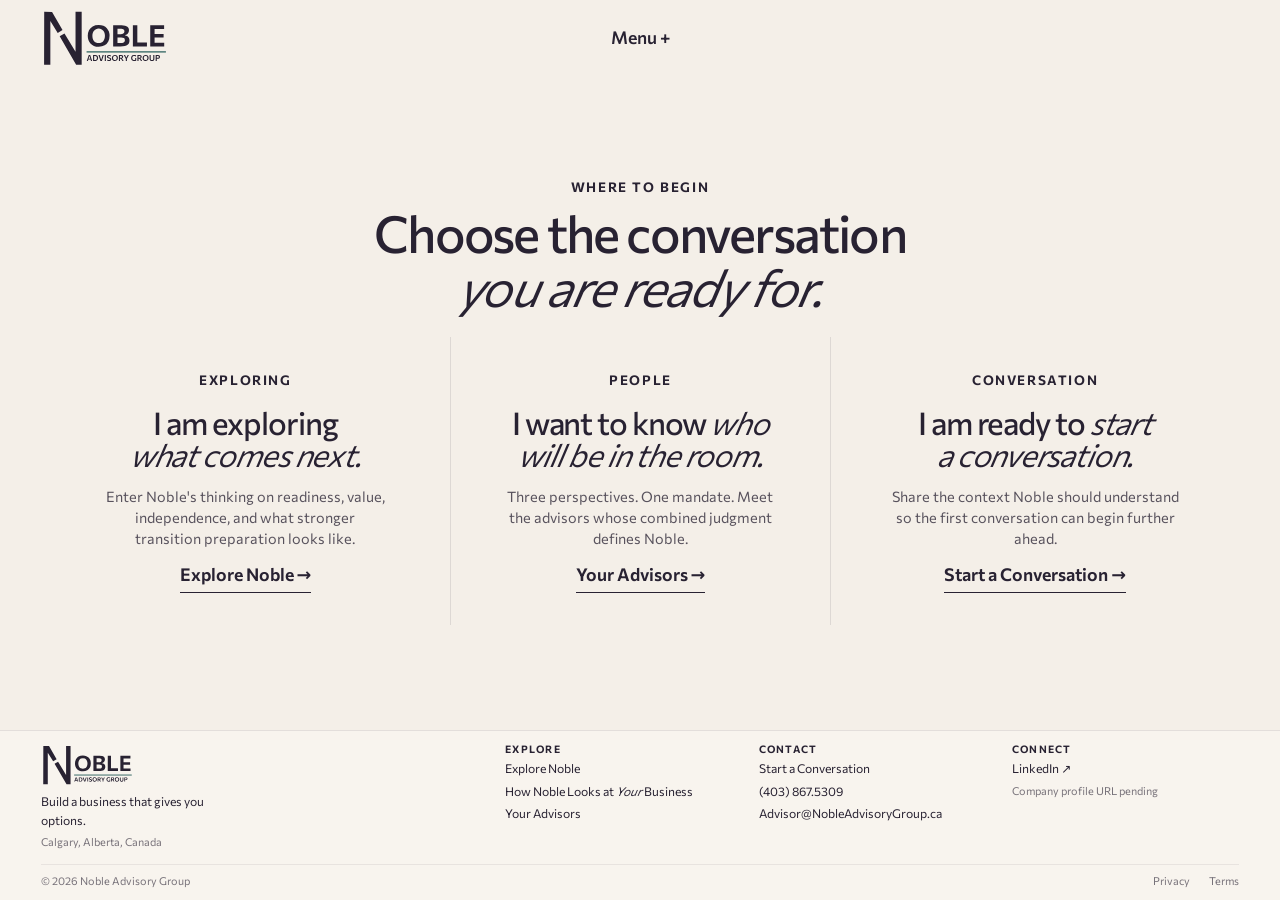
==== index.html @ 5ce40c5a "Add files via upload" ====
<!doctype html>
<html lang="en">
<head>
<meta charset="utf-8">
<meta name="viewport" content="width=device-width, initial-scale=1">
<meta name="description" content="Noble Advisory Group helps Western Canadian business owners prepare earlier, strengthen their businesses, and create more choices for whatever comes next.">
<title>Noble Advisory Group</title>
<link rel="preconnect" href="https://fonts.googleapis.com">
<link rel="preconnect" href="https://fonts.gstatic.com" crossorigin>
<link href="https://fonts.googleapis.com/css2?family=Commissioner:ital,wght@0,300..800;1,300..800&display=swap" rel="stylesheet">
<link rel="stylesheet" href="assets/css/tokens.css">
<link rel="stylesheet" href="assets/css/base.css">
<link rel="stylesheet" href="assets/css/components.css">
<link rel="stylesheet" href="assets/css/footer.css">
<link rel="stylesheet" href="assets/css/home.css">
<script src="assets/js/site.js" defer></script>
<script src="assets/js/front-door.js" defer></script>
</head>
<body class="home-page">
<a class="skip-link" href="#home-main">Skip to Noble choices</a>
<header class="site-header site-header--home">
  <a class="site-header__brand" href="index.html" aria-label="Noble Advisory Group home"><img src="assets/brand/noble-logo-primary.svg" alt="Noble Advisory Group"></a>
  <button class="site-header__menu" type="button" data-menu-open aria-controls="home-menu" aria-expanded="false">Menu +</button>
</header>

<div class="menu-drawer" id="home-menu" data-menu aria-hidden="true" role="dialog" aria-modal="true" aria-labelledby="home-menu-title">
  <button class="menu-drawer__scrim" type="button" data-menu-close aria-label="Close menu"></button>
  <div class="menu-drawer__panel">
    <header class="menu-drawer__header"><span id="home-menu-title">Menu</span><button type="button" data-menu-close>Close</button></header>
    <nav class="menu-drawer__links" aria-label="Noble destinations">
      <a href="explore/index.html#noble"><span>Explore Noble</span><span>→</span></a>
      <a href="advisors/index.html"><span>Your Advisors</span><span>→</span></a>
      <a href="contact/index.html"><span>Start a Conversation</span><span>→</span></a>
    </nav>
    <div class="menu-drawer__utility"><span>Calgary, Alberta, Canada</span><a href="https://www.linkedin.com/" target="_blank" rel="noopener noreferrer">LinkedIn ↗</a></div>
  </div>
</div>

<main id="home-main">
  <!--COMMENT: §§§ SECTION 1: FRONT DOOR DECISION INTERFACE §§§-->
  <section class="front-door" aria-labelledby="front-door-title">
    <div class="front-door__intro">
      <p class="eyebrow">Where to begin</p>
      <h1 id="front-door-title">Choose the conversation <em>you are ready for.</em></h1>
    </div>
    <div class="front-door__paths" aria-label="Choose how to engage with Noble">
      <a class="front-door__path front-door__path--explore" href="explore/index.html#noble" data-attention-path>
        <span class="front-door__gesture" aria-hidden="true"><span></span><span></span></span>
        <span class="front-door__signal">Exploring</span>
        <span class="front-door__title">I am exploring <em>what comes next.</em></span>
        <span class="front-door__description">Enter Noble's thinking on readiness, value, independence, and what stronger transition preparation looks like.</span>
        <span class="front-door__action">Explore Noble <span aria-hidden="true">→</span></span>
      </a>
      <a class="front-door__path front-door__path--people" href="advisors/index.html" data-attention-path>
        <span class="front-door__gesture" aria-hidden="true"><span></span><span></span></span>
        <span class="front-door__signal">People</span>
        <span class="front-door__title">I want to know <em>who will be in the room.</em></span>
        <span class="front-door__description">Three perspectives. One mandate. Meet the advisors whose combined judgment defines Noble.</span>
        <span class="front-door__action">Your Advisors <span aria-hidden="true">→</span></span>
      </a>
      <a class="front-door__path front-door__path--conversation" href="contact/index.html" data-attention-path>
        <span class="front-door__gesture" aria-hidden="true"><span></span><span></span></span>
        <span class="front-door__signal">Conversation</span>
        <span class="front-door__title">I am ready to <em>start a conversation.</em></span>
        <span class="front-door__description">Share the context Noble should understand so the first conversation can begin further ahead.</span>
        <span class="front-door__action">Start a Conversation <span aria-hidden="true">→</span></span>
      </a>
    </div>
  </section>
</main>
<!--COMMENT: §§§ SHARED COMPONENT: COMPACT FIRM FOOTER §§§-->
<footer class="firm-footer" data-firm-footer>
  <div class="firm-footer__inner">
    <section class="firm-footer__identity" aria-label="Noble Advisory Group">
      <div class="firm-footer__mark"><img src="assets/brand/noble-logo-primary.svg" alt="Noble Advisory Group"></div>
      <p>Build a business that gives you options.</p>
      <span>Calgary, Alberta, Canada</span>
    </section>
    <nav class="firm-footer__group" aria-label="Explore Noble">
      <h2>Explore</h2>
      <a href="explore/index.html#noble">Explore Noble</a>
      <a href="explore/index.html#business-view">How Noble Looks at <em>Your</em> Business</a>
      <a href="advisors/index.html">Your Advisors</a>
    </nav>
    <section class="firm-footer__group">
      <h2>Contact</h2>
      <a href="contact/index.html">Start a Conversation</a>
      <a href="tel:+14038675309">(403) 867.5309</a>
      <a href="mailto:Advisor@NobleAdvisoryGroup.ca">Advisor@NobleAdvisoryGroup.ca</a>
    </section>
    <section class="firm-footer__group">
      <h2>Connect</h2>
      <a href="https://www.linkedin.com/" target="_blank" rel="noopener noreferrer">LinkedIn ↗</a>
      <span>Company profile URL pending</span>
    </section>
    <div class="firm-footer__legal">
      <p>© 2026 Noble Advisory Group</p>
      <div><a href="privacy/index.html">Privacy</a><a href="terms/index.html">Terms</a></div>
    </div>
  </div>
</footer>
</body>
</html>
---- assets/css/tokens.css ----
/*COMMENT: §§§ SECTION 1: BRAND COLOR TOKENS §§§*/
/*COMMENT: [DEFINE APPROVED BRAND AND SURFACE COLORS]*/
:root {
    --color-ink-plum: #282232; /* #282232 [Ink Plum] */
    --color-smoky-aubergine: #534259; /* #534259 [Smoky Aubergine] */
    --color-warm-bone: #F4EFE8; /* #F4EFE8 [Warm Bone] */
    --color-muted-stone: #C8BFB4; /* #C8BFB4 [Muted Stone] */
    --color-patinated-teal: #4E7A76; /* #4E7A76 [Patinated Teal] */
    --color-near-black: #1F1C1F; /* #1F1C1F [Near Black] */
    --color-paper: #F8F4EE; /* #F8F4EE [Warm Paper] */
    --color-bone-soft: #EEE7DE; /* #EEE7DE [Soft Bone] */
    --color-white-soft: #FFFDF9; /* #FFFDF9 [Soft White] */

    --text-primary: var(--color-ink-plum);
    --surface-primary: var(--color-warm-bone);
    --surface-process: var(--color-near-black);
}


/*COMMENT: §§§ SECTION 2: TYPOGRAPHY TOKENS §§§*/
/*COMMENT: [DEFINE COMMISSIONER TYPE SCALE AND TEXT MEASURES]*/
:root {
    --font-sans: "Commissioner", system-ui, -apple-system, BlinkMacSystemFont, "Segoe UI", sans-serif;

    --step--1: clamp(0.78rem, 0.74rem + 0.12vw, 0.88rem);
    --step-0: clamp(1rem, 0.96rem + 0.18vw, 1.13rem);
    --step-1: clamp(1.15rem, 1.04rem + 0.46vw, 1.45rem);
    --step-2: clamp(1.42rem, 1.16rem + 0.95vw, 2rem);
    --step-3: clamp(1.9rem, 1.45rem + 1.65vw, 3rem);
    --step-4: clamp(2.6rem, 1.8rem + 3vw, 4.85rem);
    --step-5: clamp(3.4rem, 2.25rem + 4.4vw, 6.8rem);

    --measure: 64ch;
    --measure-narrow: 48ch;
}


/*COMMENT: §§§ SECTION 3: SPACING AND LAYOUT TOKENS §§§*/
/*COMMENT: [DEFINE RESPONSIVE SPACING AND FRAME DIMENSIONS]*/
:root {
    --space-1: clamp(0.4rem, 0.3rem + 0.3vw, 0.65rem);
    --space-2: clamp(0.8rem, 0.68rem + 0.45vw, 1.15rem);
    --space-3: clamp(1.25rem, 1rem + 0.8vw, 1.85rem);
    --space-4: clamp(1.8rem, 1.35rem + 1.5vw, 2.85rem);
    --space-5: clamp(2.6rem, 1.9rem + 2.4vw, 4.25rem);
    --space-6: clamp(3.5rem, 2.5rem + 3.4vw, 6rem);

    --page-gutter: clamp(1.25rem, 3.2vw, 4.25rem);
    --header-height: 4.75rem;
    --experience-nav-height: 4.25rem;
    --max-content: 92rem;
}


/*COMMENT: §§§ SECTION 4: INTERACTION TOKENS §§§*/
/*COMMENT: [DEFINE FOCUS AND MOTION BEHAVIOR]*/
:root {
    --focus-ring: 2px solid var(--color-patinated-teal);
    --ease-noble: cubic-bezier(0.2, 0.75, 0.25, 1);
    --transition-fast: 180ms var(--ease-noble);
    --transition-medium: 360ms var(--ease-noble);
}
---- assets/css/base.css ----
/*COMMENT: §§§ SECTION 1: RESET AND DOCUMENT BASELINE §§§*/
/*COMMENT: [DEFINE RESET AND DOCUMENT BASELINE STYLES]*/
*, *::before, *::after {
    box-sizing: border-box;
}

html {
    scroll-behavior: smooth;
    background: var(--color-warm-bone);
}

body {
    margin: 0;
    color: var(--text-primary);
    background: var(--surface-primary);
    font-family: var(--font-sans);
    font-size: var(--step-0);
    line-height: 1.58;
    -webkit-font-smoothing: antialiased;
}

img, svg {
    display: block;
    max-width: 100%;
}

a {
    color: inherit;
    text-decoration: none;
}

button, input, textarea, select {
    font: inherit;
}

button {
    color: inherit;
}

p, h1, h2, h3, blockquote {
    margin: 0;
}

ul {
    margin: 0;
    padding: 0;
}

/*COMMENT: §§§ SECTION 2: TYPE ROLES §§§*/
/*COMMENT: [DEFINE TYPE ROLES STYLES]*/
h1, h2, h3 {
    font-weight: 480;
    line-height: 1.04;
    letter-spacing: -0.035em;
    text-wrap: balance;
}

h1 {
    font-size: var(--step-4);
}

h2 {
    font-size: var(--step-2);
}

h3 {
    font-size: var(--step-1);
}

em {
    font-style: italic;
    font-variation-settings: "slnt" -10;
    font-weight: 380;
}

.intro {
    max-width: var(--measure);
    font-size: var(--step-1);
    line-height: 1.48;
    text-wrap: pretty;
}

.eyebrow, .micro-label {
    font-size: var(--step--1);
    font-weight: 650;
    letter-spacing: 0.12em;
    text-transform: uppercase;
}

.micro-label {
    color: var(--color-patinated-teal);
}

/*COMMENT: §§§ SECTION 3: ACCESSIBILITY AND SHARED INTERACTION §§§*/
/*COMMENT: [DEFINE ACCESSIBILITY AND SHARED INTERACTION STYLES]*/
:focus-visible {
    outline: var(--focus-ring);
    outline-offset: 4px;
}

.skip-link {
    position: fixed;
    z-index: 999;
    top: 0.5rem;
    left: 0.5rem;
    transform: translateY(-150%);
    padding: 0.65rem 0.9rem;
    background: var(--color-near-black);
    color: var(--color-white-soft);
}

.skip-link:focus {
    transform: translateY(0);
}

.visually-hidden {
    position: absolute !important;
    width: 1px !important;
    height: 1px !important;
    padding: 0 !important;
    margin: -1px !important;
    overflow: hidden !important;
    clip: rect(0,0,0,0) !important;
    white-space: nowrap !important;
    border: 0 !important;
}

/*COMMENT: §§§ SECTION 4: GLOBAL HEADER §§§*/
/*COMMENT: [DEFINE GLOBAL HEADER STYLES]*/
.site-header {
    position: relative;
    z-index: 80;
    display: grid;
    grid-template-columns: 1fr auto 1fr;
    align-items: center;
    min-height: var(--header-height);
    padding: 0 var(--page-gutter);
    background: var(--color-warm-bone);
    border-bottom: 1px solid rgba(40,34,50,0.08);
}

.site-header__brand {
    width: clamp(7rem, 10vw, 9.5rem);
    justify-self: start;
}

.site-header__context {
    justify-self: center;
    font-size: var(--step--1);
    font-weight: 620;
    letter-spacing: 0.1em;
    text-transform: uppercase;
}

.site-header__menu, .site-header__quiet-link {
    justify-self: end;
    border: 0;
    background: transparent;
    padding: 0.7rem 0;
    cursor: pointer;
    font-weight: 560;
}

.text-action {
    display: inline-flex;
    align-items: center;
    gap: 0.55rem;
    font-weight: 600;
    border-bottom: 1px solid currentColor;
    padding-bottom: 0.18rem;
}

.text-action--light {
    color: var(--color-warm-bone);
}

@media (max-width: 720px) {
    .site-header {
        grid-template-columns: 1fr auto;
    }

    .site-header__context {
        display: none;
    }

}

@media (prefers-reduced-motion: reduce) {
    *, *::before, *::after {
        scroll-behavior: auto !important;
        transition-duration: 0.01ms !important;
        animation-duration: 0.01ms !important;
        animation-iteration-count: 1 !important;
    }

}
---- assets/css/components.css ----
/*COMMENT: §§§ SECTION 1: DRAWER MENU §§§*/
/*COMMENT: [DEFINE DRAWER MENU STYLES]*/
.menu-drawer {
    position: fixed;
    z-index: 160;
    inset: 0;
    visibility: hidden;
    pointer-events: none;
}

.menu-drawer[aria-hidden="false"] {
    visibility: visible;
    pointer-events: auto;
}

.menu-drawer__scrim {
    position: absolute;
    inset: 0;
    border: 0;
    background: rgba(31,28,31,0.42);
    opacity: 0;
    transition: opacity var(--transition-medium);
}

.menu-drawer[aria-hidden="false"] .menu-drawer__scrim {
    opacity: 1;
}

.menu-drawer__panel {
    position: absolute;
    inset: 0 0 0 auto;
    width: min(34rem, 92vw);
    background: var(--color-ink-plum);
    color: var(--color-warm-bone);
    padding: var(--space-3) var(--space-4);
    transform: translateX(100%);
    transition: transform var(--transition-medium);
    display: flex;
    flex-direction: column;
}

.menu-drawer[aria-hidden="false"] .menu-drawer__panel {
    transform: translateX(0);
}

.menu-drawer__header {
    display: flex;
    justify-content: space-between;
    align-items: center;
    padding-bottom: var(--space-4);
    font-size: var(--step--1);
    letter-spacing: 0.1em;
    text-transform: uppercase;
}

.menu-drawer__header button {
    border: 0;
    background: none;
    color: inherit;
    cursor: pointer;
}

.menu-drawer__links {
    display: grid;
    gap: 0;
}

.menu-drawer__links a {
    display: flex;
    justify-content: space-between;
    gap: 1rem;
    align-items: baseline;
    padding: 1rem 0;
    border-top: 1px solid rgba(244,239,232,0.18);
    font-size: var(--step-2);
    line-height: 1.18;
}

.menu-drawer__links a:last-child {
    border-bottom: 1px solid rgba(244,239,232,0.18);
}

.menu-drawer__utility {
    margin-top: auto;
    display: flex;
    flex-wrap: wrap;
    gap: 0.75rem 1.5rem;
    font-size: var(--step--1);
    opacity: 0.78;
}

body.has-open-menu {
    overflow: hidden;
}
---- assets/css/footer.css ----
/*COMMENT: §§§ SECTION 1: COMPACT INSTITUTIONAL FOOTER §§§*/
/*COMMENT: [DEFINE COMPACT INSTITUTIONAL FOOTER STYLES]*/
.firm-footer {
    background: var(--color-paper);
    color: var(--color-ink-plum);
    border-top: 1px solid rgba(40,34,50,0.1);
}

.firm-footer__inner {
    max-width: var(--max-content);
    margin: 0 auto;
    padding: clamp(2rem, 4vh, 3.25rem) var(--page-gutter) clamp(1.15rem, 2.5vh, 2rem);
    display: grid;
    grid-template-columns: minmax(13rem, 1.35fr) repeat(3, minmax(9rem, 0.7fr));
    gap: var(--space-4);
}

.firm-footer__identity {
    display: grid;
    align-content: start;
    gap: 0.45rem;
}

.firm-footer__mark {
    width: 7.5rem;
    margin-bottom: 0.45rem;
}

.firm-footer__identity p {
    max-width: 26ch;
    font-size: 0.98rem;
}

.firm-footer__identity span, .firm-footer__group span {
    font-size: 0.78rem;
    color: rgba(40,34,50,0.62);
}

.firm-footer__group {
    display: grid;
    align-content: start;
    gap: 0.35rem;
    font-size: 0.9rem;
}

.firm-footer__group h2 {
    font-size: 0.72rem;
    font-weight: 650;
    letter-spacing: 0.12em;
    text-transform: uppercase;
    margin-bottom: 0.35rem;
}

.firm-footer__group a:hover {
    text-decoration: underline;
    text-underline-offset: 0.2em;
}

.firm-footer__legal {
    grid-column: 1 / -1;
    display: flex;
    justify-content: space-between;
    gap: 1rem;
    padding-top: 1rem;
    border-top: 1px solid rgba(40,34,50,0.08);
    font-size: 0.75rem;
    color: rgba(40,34,50,0.62);
}

.firm-footer__legal div {
    display: flex;
    gap: 1.2rem;
}

@media (max-width: 900px) {
    .firm-footer__inner {
        grid-template-columns: 1.35fr 1fr 1fr;
    }

    .firm-footer__identity {
        grid-column: 1 / -1;
    }

}

@media (max-width: 620px) {
    .firm-footer__inner {
        grid-template-columns: 1fr 1fr;
        gap: var(--space-3);
    }

    .firm-footer__group:last-of-type {
        grid-column: 1 / -1;
    }

    .firm-footer__legal {
        align-items: flex-start;
    }

}

/*COMMENT: §§§ SECTION 2: FRONT DOOR FOOTER FIT §§§*/
/*COMMENT: [COMPRESS THE FOOTER ONLY WHERE THE FRONT DOOR MUST FIT THE VIEWPORT]*/
@media (min-width: 901px) and (min-height: 700px) {
    .home-page .firm-footer__inner {
        padding-top: 0.8rem;
        padding-bottom: 0.65rem;
        gap: 0.85rem var(--space-3);
    }

    .home-page .firm-footer__mark {
        width: 5.8rem;
        margin-bottom: 0.2rem;
    }

    .home-page .firm-footer__identity {
        gap: 0.18rem;
    }

    .home-page .firm-footer__identity p,
    .home-page .firm-footer__group {
        font-size: 0.76rem;
    }

    .home-page .firm-footer__identity span,
    .home-page .firm-footer__group span {
        font-size: 0.68rem;
    }

    .home-page .firm-footer__group {
        gap: 0.18rem;
    }

    .home-page .firm-footer__group h2 {
        margin-bottom: 0.12rem;
        font-size: 0.65rem;
    }

    .home-page .firm-footer__legal {
        padding-top: 0.45rem;
        font-size: 0.68rem;
    }
}

/*COMMENT: [ALLOW LONG CONTACT VALUES TO WRAP WITHOUT BREAKING FOOTER COLUMNS]*/
.firm-footer__group a {
    overflow-wrap: anywhere;
}
---- assets/css/home.css ----
/*COMMENT: §§§ SECTION 1: HOME FRAME §§§*/
/*COMMENT: [DEFINE FRONT DOOR AS A COMPLETE DESKTOP VIEWPORT EXPERIENCE]*/
.home-page {
    min-height: 100vh;
    background: var(--color-warm-bone);
}

.site-header--home {
    position: relative;
    border-bottom: 0;
}

.home-page > main {
    min-height: 0;
}

.front-door {
    display: grid;
    align-content: center;
    max-width: var(--max-content);
    margin: 0 auto;
    padding: clamp(1rem, 2.4vh, 2rem) var(--page-gutter) clamp(1.25rem, 3vh, 2.5rem);
}

.front-door__intro {
    max-width: 48rem;
    margin: 0 auto clamp(1.25rem, 2.7vh, 2.4rem);
    text-align: center;
}

.front-door__intro h1 {
    margin-top: 0.6rem;
    font-size: clamp(2.1rem, 4vw, 4.55rem);
}

.front-door__paths {
    display: grid;
    grid-template-columns: 1fr 0.93fr 1fr;
    align-items: stretch;
    min-height: clamp(16rem, 32vh, 22rem);
}

/*COMMENT: §§§ SECTION 2: FRONT DOOR PATHS §§§*/
/*COMMENT: [DEFINE THREE EQUAL-STATUS ENTRY CHOICES]*/
.front-door__path {
    position: relative;
    isolation: isolate;
    overflow: hidden;
    display: grid;
    grid-template-rows: auto 1fr auto auto;
    align-content: center;
    justify-items: center;
    gap: 0.75rem;
    padding: clamp(1.1rem, 2.5vw, 2.75rem);
    color: var(--color-ink-plum);
    text-align: center;
    transition:
        color var(--transition-medium),
        background var(--transition-medium);
}

.front-door__path + .front-door__path {
    border-left: 1px solid rgba(40, 34, 50, 0.11);
}

.front-door__path.is-attended,
.front-door__path:focus-visible {
    z-index: 2;
    background: var(--color-smoky-aubergine);
    color: var(--color-warm-bone);
}

.front-door__signal {
    align-self: start;
    font-size: var(--step--1);
    font-weight: 650;
    letter-spacing: 0.12em;
    text-transform: uppercase;
}

.front-door__title {
    align-self: center;
    max-width: 14ch;
    font-size: clamp(1.65rem, 2.45vw, 2.8rem);
    font-weight: 470;
    line-height: 1.04;
    letter-spacing: -0.035em;
    text-wrap: balance;
}

.front-door__description {
    max-width: 32ch;
    font-size: 0.9rem;
    line-height: 1.46;
    opacity: 0.76;
}

.front-door__action {
    padding-bottom: 0.18rem;
    border-bottom: 1px solid currentColor;
    font-weight: 620;
}

/*COMMENT: §§§ SECTION 3: ATTENTION GEOMETRY §§§*/
/*COMMENT: [ALLOW COLOR AND GEOMETRY TO RESPOND WITHOUT MOVING COPY]*/
.front-door__gesture {
    position: absolute;
    inset: 0;
    z-index: -1;
    opacity: 0;
    pointer-events: none;
    transition: opacity var(--transition-medium);
}

.front-door__path.is-attended .front-door__gesture,
.front-door__path:focus-visible .front-door__gesture {
    opacity: 0.34;
}

.front-door__path--explore .front-door__gesture::before,
.front-door__path--explore .front-door__gesture::after {
    content: "";
    position: absolute;
    top: 34%;
    width: 46%;
    height: 1px;
    background: var(--color-warm-bone);
}

.front-door__path--explore .front-door__gesture::before {
    left: -8%;
    transform: rotate(-8deg);
    transform-origin: right;
}

.front-door__path--explore .front-door__gesture::after {
    right: -8%;
    transform: rotate(8deg);
    transform-origin: left;
}

.front-door__path--people .front-door__gesture::before {
    content: "";
    position: absolute;
    left: 50%;
    top: 50%;
    width: min(23rem, 88%);
    aspect-ratio: 1;
    border: 1px solid var(--color-warm-bone);
    border-radius: 50%;
    transform: translate(-50%, -50%);
    clip-path: polygon(0 0, 100% 0, 100% 42%, 58% 42%, 58% 100%, 0 100%);
}

.front-door__path--conversation .front-door__gesture::before,
.front-door__path--conversation .front-door__gesture::after {
    content: "";
    position: absolute;
    top: 50%;
    width: 48%;
    height: 1px;
    background: var(--color-warm-bone);
}

.front-door__path--conversation .front-door__gesture::before {
    left: -8%;
    transform: rotate(8deg);
}

.front-door__path--conversation .front-door__gesture::after {
    right: -8%;
    transform: rotate(-8deg);
}

/*COMMENT: §§§ SECTION 4: DESKTOP VIEWPORT FIT §§§*/
/*COMMENT: [FIT HEADER, DECISION INTERFACE, AND FOOTER WITHOUT EMPTY SCROLL]*/
@media (min-width: 901px) and (min-height: 700px) {
    .home-page {
        height: 100dvh;
        overflow: hidden;
        display: grid;
        grid-template-rows: auto minmax(0, 1fr) auto;
    }

    .home-page > main {
        display: grid;
        min-height: 0;
    }

    .front-door {
        width: 100%;
        min-height: 0;
        height: 100%;
    }
}

@media (min-width: 901px) and (max-height: 820px) {
    .front-door {
        padding-top: 0.65rem;
        padding-bottom: 0.8rem;
    }

    .front-door__intro {
        margin-bottom: 1rem;
    }

    .front-door__intro h1 {
        font-size: clamp(2rem, 3.5vw, 3.65rem);
    }

    .front-door__paths {
        min-height: 14.75rem;
    }

    .front-door__path {
        gap: 0.58rem;
        padding-block: 0.85rem;
    }

    .front-door__title {
        font-size: clamp(1.55rem, 2.2vw, 2.35rem);
    }

    .front-door__description {
        font-size: 0.84rem;
        line-height: 1.4;
    }
}

/*COMMENT: §§§ SECTION 5: RESPONSIVE STACKED FRONT DOOR §§§*/
@media (max-width: 900px) {
    .front-door {
        align-content: start;
        padding-top: var(--space-5);
    }

    .front-door__paths {
        grid-template-columns: 1fr;
        min-height: 0;
    }

    .front-door__path {
        min-height: 19rem;
    }

    .front-door__path + .front-door__path {
        border-left: 0;
        border-top: 1px solid rgba(40, 34, 50, 0.11);
    }
}

@media (hover: none) {
    .front-door__path:active {
        background: var(--color-smoky-aubergine);
        color: var(--color-warm-bone);
    }
}
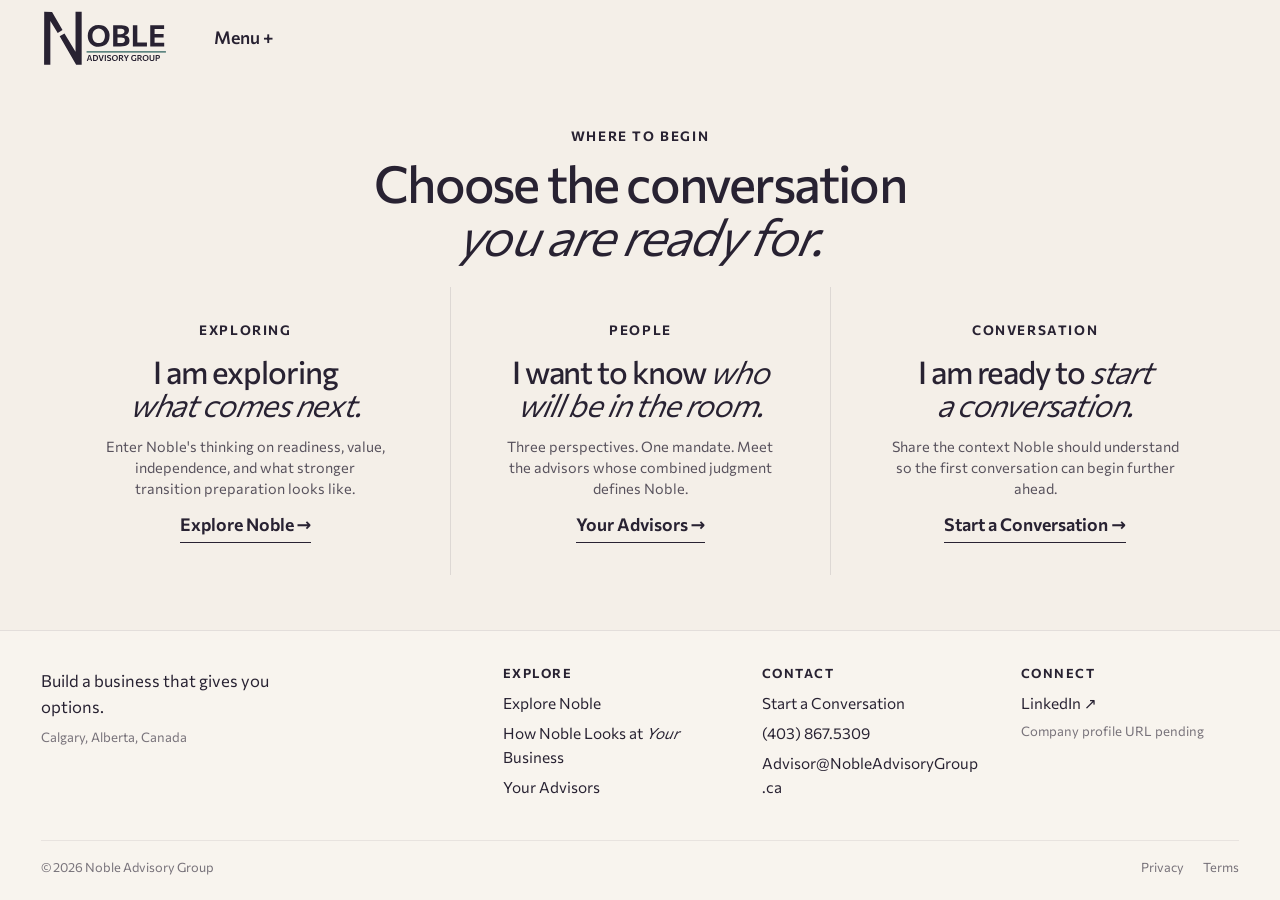
==== commit e2904124: "Add files via upload" ====
--- a/index.html
+++ b/index.html
@@ -72,7 +72,6 @@
 <footer class="firm-footer" data-firm-footer>
   <div class="firm-footer__inner">
     <section class="firm-footer__identity" aria-label="Noble Advisory Group">
-      <div class="firm-footer__mark"><img src="assets/brand/noble-logo-primary.svg" alt="Noble Advisory Group"></div>
       <p>Build a business that gives you options.</p>
       <span>Calgary, Alberta, Canada</span>
     </section>
--- a/assets/css/base.css
+++ b/assets/css/base.css
@@ -183,6 +183,19 @@
         display: none;
     }
 
+    .site-header__menu,
+    .site-header__quiet-link {
+        min-height: 3rem;
+        display: inline-flex;
+        align-items: center;
+    }
+
+    .site-header__brand {
+        min-height: 3rem;
+        display: inline-flex;
+        align-items: center;
+    }
+
 }
 
 @media (prefers-reduced-motion: reduce) {
--- a/assets/css/components.css
+++ b/assets/css/components.css
@@ -92,3 +92,25 @@
 body.has-open-menu {
     overflow: hidden;
 }
+
+
+/*COMMENT: [SURFACE ACTIVE CHAPTER STATE INSIDE THE DRAWER]*/
+.menu-drawer__links a[aria-current="step"] {
+    color: var(--color-white-soft);
+}
+
+.menu-drawer__links a[aria-current="step"] > span:last-child {
+    color: var(--color-patinated-teal);
+}
+
+@media (max-width: 720px) {
+    .menu-drawer__header button {
+        min-height: 3rem;
+        min-width: 3rem;
+    }
+
+    .menu-drawer__links a {
+        min-height: 3.25rem;
+        align-items: center;
+    }
+}
--- a/assets/css/footer.css
+++ b/assets/css/footer.css
@@ -21,18 +21,14 @@
     gap: 0.45rem;
 }
 
-.firm-footer__mark {
-    width: 7.5rem;
-    margin-bottom: 0.45rem;
-}
 
 .firm-footer__identity p {
     max-width: 26ch;
-    font-size: 0.98rem;
+    font-size: 1.04rem;
 }
 
 .firm-footer__identity span, .firm-footer__group span {
-    font-size: 0.78rem;
+    font-size: 0.82rem;
     color: rgba(40,34,50,0.62);
 }
 
@@ -40,11 +36,11 @@
     display: grid;
     align-content: start;
     gap: 0.35rem;
-    font-size: 0.9rem;
+    font-size: 0.96rem;
 }
 
 .firm-footer__group h2 {
-    font-size: 0.72rem;
+    font-size: 0.8rem;
     font-weight: 650;
     letter-spacing: 0.12em;
     text-transform: uppercase;
@@ -63,7 +59,7 @@
     gap: 1rem;
     padding-top: 1rem;
     border-top: 1px solid rgba(40,34,50,0.08);
-    font-size: 0.75rem;
+    font-size: 0.8rem;
     color: rgba(40,34,50,0.62);
 }
 
@@ -99,49 +95,6 @@
 
 }
 
-/*COMMENT: §§§ SECTION 2: FRONT DOOR FOOTER FIT §§§*/
-/*COMMENT: [COMPRESS THE FOOTER ONLY WHERE THE FRONT DOOR MUST FIT THE VIEWPORT]*/
-@media (min-width: 901px) and (min-height: 700px) {
-    .home-page .firm-footer__inner {
-        padding-top: 0.8rem;
-        padding-bottom: 0.65rem;
-        gap: 0.85rem var(--space-3);
-    }
-
-    .home-page .firm-footer__mark {
-        width: 5.8rem;
-        margin-bottom: 0.2rem;
-    }
-
-    .home-page .firm-footer__identity {
-        gap: 0.18rem;
-    }
-
-    .home-page .firm-footer__identity p,
-    .home-page .firm-footer__group {
-        font-size: 0.76rem;
-    }
-
-    .home-page .firm-footer__identity span,
-    .home-page .firm-footer__group span {
-        font-size: 0.68rem;
-    }
-
-    .home-page .firm-footer__group {
-        gap: 0.18rem;
-    }
-
-    .home-page .firm-footer__group h2 {
-        margin-bottom: 0.12rem;
-        font-size: 0.65rem;
-    }
-
-    .home-page .firm-footer__legal {
-        padding-top: 0.45rem;
-        font-size: 0.68rem;
-    }
-}
-
 /*COMMENT: [ALLOW LONG CONTACT VALUES TO WRAP WITHOUT BREAKING FOOTER COLUMNS]*/
 .firm-footer__group a {
     overflow-wrap: anywhere;
--- a/assets/css/home.css
+++ b/assets/css/home.css
@@ -8,6 +8,19 @@
 .site-header--home {
     position: relative;
     border-bottom: 0;
+    grid-template-columns: auto auto 1fr;
+    column-gap: clamp(1.8rem, 3.5vw, 4rem);
+}
+
+.site-header--home .site-header__menu {
+    justify-self: start;
+}
+
+@media (max-width: 720px) {
+    .site-header--home {
+        grid-template-columns: auto auto 1fr;
+        column-gap: clamp(1.2rem, 5vw, 2rem);
+    }
 }
 
 .home-page > main {
@@ -227,30 +240,119 @@
     }
 }
 
-/*COMMENT: §§§ SECTION 5: RESPONSIVE STACKED FRONT DOOR §§§*/
+/*COMMENT: §§§ SECTION 5: RESPONSIVE COMPACT FRONT DOOR §§§*/
+/*COMMENT: [KEEP THE THREE DECISIONS RELATED WITHOUT TURNING THEM INTO TALL MOBILE CARDS]*/
 @media (max-width: 900px) {
     .front-door {
         align-content: start;
-        padding-top: var(--space-5);
+        padding-top: var(--space-4);
+        padding-bottom: var(--space-4);
+    }
+
+    .front-door__intro {
+        max-width: 42rem;
+        margin-bottom: var(--space-3);
+    }
+
+    .front-door__intro h1 {
+        font-size: clamp(2.1rem, 7vw, 3.7rem);
     }
 
     .front-door__paths {
         grid-template-columns: 1fr;
         min-height: 0;
+        border-top: 1px solid rgba(40, 34, 50, 0.11);
     }
 
     .front-door__path {
-        min-height: 19rem;
+        min-height: 0;
+        grid-template-columns: minmax(5.2rem, 0.38fr) minmax(0, 1.62fr) auto;
+        grid-template-rows: auto auto;
+        align-items: center;
+        justify-items: stretch;
+        gap: 0.35rem 1.1rem;
+        padding: clamp(1.15rem, 3vw, 1.65rem) 0.25rem;
+        text-align: left;
     }
 
     .front-door__path + .front-door__path {
         border-left: 0;
         border-top: 1px solid rgba(40, 34, 50, 0.11);
     }
+
+    .front-door__signal {
+        grid-column: 1;
+        grid-row: 1 / 3;
+        align-self: start;
+        padding-top: 0.2rem;
+    }
+
+    .front-door__title {
+        grid-column: 2;
+        grid-row: 1;
+        align-self: end;
+        max-width: 24ch;
+        font-size: clamp(1.45rem, 4vw, 2rem);
+    }
+
+    .front-door__description {
+        grid-column: 2;
+        grid-row: 2;
+        max-width: 52ch;
+    }
+
+    .front-door__action {
+        grid-column: 3;
+        grid-row: 1 / 3;
+        align-self: center;
+        white-space: nowrap;
+    }
+
+    .front-door__gesture {
+        display: none;
+    }
+}
+
+@media (max-width: 600px) {
+    .front-door__intro {
+        text-align: left;
+    }
+
+    .front-door__path {
+        grid-template-columns: 1fr auto;
+        grid-template-rows: auto auto auto;
+        gap: 0.45rem 1rem;
+        padding: 1.2rem 0;
+    }
+
+    .front-door__signal {
+        grid-column: 1 / -1;
+        grid-row: 1;
+        padding-top: 0;
+    }
+
+    .front-door__title {
+        grid-column: 1;
+        grid-row: 2;
+        font-size: clamp(1.4rem, 6vw, 1.8rem);
+    }
+
+    .front-door__description {
+        grid-column: 1;
+        grid-row: 3;
+        padding-right: 0.5rem;
+    }
+
+    .front-door__action {
+        grid-column: 2;
+        grid-row: 2 / 4;
+        font-size: 0.86rem;
+    }
 }
 
 @media (hover: none) {
-    .front-door__path:active {
+    .front-door__path:active,
+    .front-door__path:focus-visible {
         background: var(--color-smoky-aubergine);
         color: var(--color-warm-bone);
     }
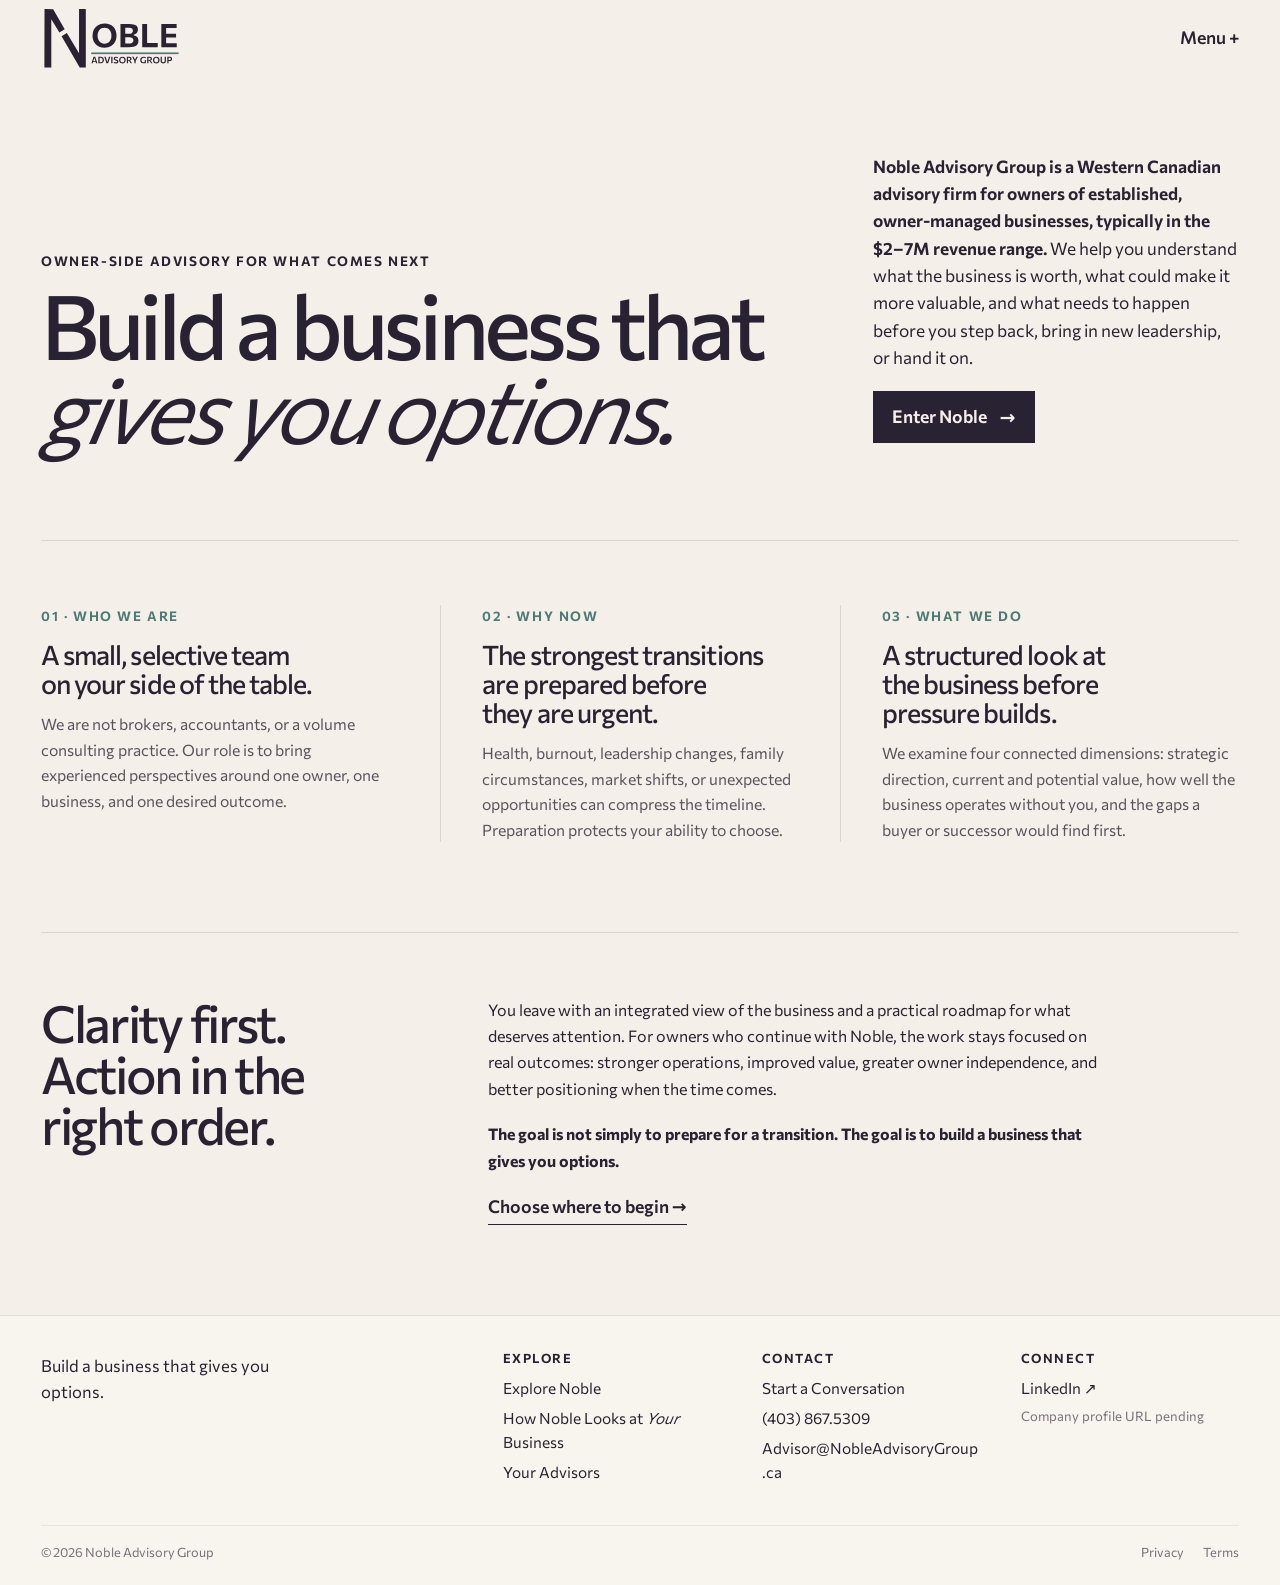
==== commit 0c271909: "Add files via upload" ====
--- a/index.html
+++ b/index.html
@@ -3,8 +3,8 @@
 <head>
 <meta charset="utf-8">
 <meta name="viewport" content="width=device-width, initial-scale=1">
-<meta name="description" content="Noble Advisory Group helps Western Canadian business owners prepare earlier, strengthen their businesses, and create more choices for whatever comes next.">
-<title>Noble Advisory Group</title>
+<meta name="description" content="Noble Advisory Group is a Western Canadian owner-side advisory firm helping established business owners prepare earlier, strengthen value, and create options for what comes next.">
+<title>Noble Advisory Group | Build a Business That Gives You Options</title>
 <link rel="preconnect" href="https://fonts.googleapis.com">
 <link rel="preconnect" href="https://fonts.gstatic.com" crossorigin>
 <link href="https://fonts.googleapis.com/css2?family=Commissioner:ital,wght@0,300..800;1,300..800&display=swap" rel="stylesheet">
@@ -12,68 +12,80 @@
 <link rel="stylesheet" href="assets/css/base.css">
 <link rel="stylesheet" href="assets/css/components.css">
 <link rel="stylesheet" href="assets/css/footer.css">
-<link rel="stylesheet" href="assets/css/home.css">
+<link rel="stylesheet" href="assets/css/foyer.css">
 <script src="assets/js/site.js" defer></script>
-<script src="assets/js/front-door.js" defer></script>
 </head>
-<body class="home-page">
-<a class="skip-link" href="#home-main">Skip to Noble choices</a>
-<header class="site-header site-header--home">
-  <a class="site-header__brand" href="index.html" aria-label="Noble Advisory Group home"><img src="assets/brand/noble-logo-primary.svg" alt="Noble Advisory Group"></a>
-  <button class="site-header__menu" type="button" data-menu-open aria-controls="home-menu" aria-expanded="false">Menu +</button>
+<body class="foyer-page">
+<a class="skip-link" href="#foyer-main">Skip to Noble overview</a>
+<header class="site-header site-header--entry">
+  <a class="site-header__brand" href="index.html" aria-label="Noble Advisory Group overview"><img src="assets/brand/noble-logo-primary.svg" alt="Noble Advisory Group"></a>
+  <button class="site-header__menu" type="button" data-menu-open aria-controls="foyer-menu" aria-expanded="false">Menu +</button>
 </header>
 
-<div class="menu-drawer" id="home-menu" data-menu aria-hidden="true" role="dialog" aria-modal="true" aria-labelledby="home-menu-title">
+<div class="menu-drawer" id="foyer-menu" data-menu aria-hidden="true" role="dialog" aria-modal="true" aria-labelledby="foyer-menu-title">
   <button class="menu-drawer__scrim" type="button" data-menu-close aria-label="Close menu"></button>
   <div class="menu-drawer__panel">
-    <header class="menu-drawer__header"><span id="home-menu-title">Menu</span><button type="button" data-menu-close>Close</button></header>
+    <header class="menu-drawer__header"><span id="foyer-menu-title">Noble</span><button type="button" data-menu-close>Close</button></header>
     <nav class="menu-drawer__links" aria-label="Noble destinations">
+      <a href="start/index.html"><span>Choose Where to Begin</span><span>→</span></a>
       <a href="explore/index.html#noble"><span>Explore Noble</span><span>→</span></a>
       <a href="advisors/index.html"><span>Your Advisors</span><span>→</span></a>
       <a href="contact/index.html"><span>Start a Conversation</span><span>→</span></a>
     </nav>
-    <div class="menu-drawer__utility"><span>Calgary, Alberta, Canada</span><a href="https://www.linkedin.com/" target="_blank" rel="noopener noreferrer">LinkedIn ↗</a></div>
+    <div class="menu-drawer__utility"><span>Owner-side advisory · Western Canada</span><a href="https://www.linkedin.com/" target="_blank" rel="noopener noreferrer">LinkedIn ↗</a></div>
   </div>
 </div>
 
-<main id="home-main">
-  <!--COMMENT: §§§ SECTION 1: FRONT DOOR DECISION INTERFACE §§§-->
-  <section class="front-door" aria-labelledby="front-door-title">
-    <div class="front-door__intro">
-      <p class="eyebrow">Where to begin</p>
-      <h1 id="front-door-title">Choose the conversation <em>you are ready for.</em></h1>
+<main class="foyer-main" id="foyer-main">
+  <!--COMMENT: §§§ SECTION 1: FOYER / POSITIONING §§§-->
+  <section class="foyer" aria-labelledby="foyer-title">
+    <div class="foyer__opening">
+      <header class="foyer__statement">
+        <p class="eyebrow">Owner-side advisory for what comes next</p>
+        <h1 id="foyer-title">Build a business that <em>gives you options.</em></h1>
+      </header>
+      <div class="foyer__orientation">
+        <p><strong>Noble Advisory Group is a Western Canadian advisory firm for owners of established, owner-managed businesses, typically in the $2–7M revenue range.</strong> We help you understand what the business is worth, what could make it more valuable, and what needs to happen before you step back, bring in new leadership, or hand it on.</p>
+        <a class="foyer__entry" href="start/index.html">Enter Noble <span aria-hidden="true">→</span></a>
+      </div>
     </div>
-    <div class="front-door__paths" aria-label="Choose how to engage with Noble">
-      <a class="front-door__path front-door__path--explore" href="explore/index.html#noble" data-attention-path>
-        <span class="front-door__gesture" aria-hidden="true"><span></span><span></span></span>
-        <span class="front-door__signal">Exploring</span>
-        <span class="front-door__title">I am exploring <em>what comes next.</em></span>
-        <span class="front-door__description">Enter Noble's thinking on readiness, value, independence, and what stronger transition preparation looks like.</span>
-        <span class="front-door__action">Explore Noble <span aria-hidden="true">→</span></span>
-      </a>
-      <a class="front-door__path front-door__path--people" href="advisors/index.html" data-attention-path>
-        <span class="front-door__gesture" aria-hidden="true"><span></span><span></span></span>
-        <span class="front-door__signal">People</span>
-        <span class="front-door__title">I want to know <em>who will be in the room.</em></span>
-        <span class="front-door__description">Three perspectives. One mandate. Meet the advisors whose combined judgment defines Noble.</span>
-        <span class="front-door__action">Your Advisors <span aria-hidden="true">→</span></span>
-      </a>
-      <a class="front-door__path front-door__path--conversation" href="contact/index.html" data-attention-path>
-        <span class="front-door__gesture" aria-hidden="true"><span></span><span></span></span>
-        <span class="front-door__signal">Conversation</span>
-        <span class="front-door__title">I am ready to <em>start a conversation.</em></span>
-        <span class="front-door__description">Share the context Noble should understand so the first conversation can begin further ahead.</span>
-        <span class="front-door__action">Start a Conversation <span aria-hidden="true">→</span></span>
-      </a>
+
+    <!--COMMENT: §§§ SECTION 2: FOYER / CONTEXT §§§-->
+    <div class="foyer__sequence" aria-label="What distinguishes Noble">
+      <article class="foyer__idea">
+        <span class="foyer__idea-index">01 · Who we are</span>
+        <h2>A small, selective team on your side of the table.</h2>
+        <p>We are not brokers, accountants, or a volume consulting practice. Our role is to bring experienced perspectives around one owner, one business, and one desired outcome.</p>
+      </article>
+      <article class="foyer__idea">
+        <span class="foyer__idea-index">02 · Why now</span>
+        <h2>The strongest transitions are prepared before they are urgent.</h2>
+        <p>Health, burnout, leadership changes, family circumstances, market shifts, or unexpected opportunities can compress the timeline. Preparation protects your ability to choose.</p>
+      </article>
+      <article class="foyer__idea">
+        <span class="foyer__idea-index">03 · What we do</span>
+        <h2>A structured look at the business before pressure builds.</h2>
+        <p>We examine four connected dimensions: strategic direction, current and potential value, how well the business operates without you, and the gaps a buyer or successor would find first.</p>
+      </article>
+    </div>
+
+    <!--COMMENT: §§§ SECTION 3: FOYER / OUTCOME §§§-->
+    <div class="foyer__outcome">
+      <h2>Clarity first. Action in the right order.</h2>
+      <div class="foyer__outcome-copy">
+        <p>You leave with an integrated view of the business and a practical roadmap for what deserves attention. For owners who continue with Noble, the work stays focused on real outcomes: stronger operations, improved value, greater owner independence, and better positioning when the time comes.</p>
+        <p><strong>The goal is not simply to prepare for a transition. The goal is to build a business that gives you options.</strong></p>
+        <a class="text-action" href="start/index.html">Choose where to begin →</a>
+      </div>
     </div>
   </section>
 </main>
+
 <!--COMMENT: §§§ SHARED COMPONENT: COMPACT FIRM FOOTER §§§-->
 <footer class="firm-footer" data-firm-footer>
   <div class="firm-footer__inner">
     <section class="firm-footer__identity" aria-label="Noble Advisory Group">
       <p>Build a business that gives you options.</p>
-      <span>Calgary, Alberta, Canada</span>
     </section>
     <nav class="firm-footer__group" aria-label="Explore Noble">
       <h2>Explore</h2>
--- a/assets/css/base.css
+++ b/assets/css/base.css
@@ -140,7 +140,7 @@
 }
 
 .site-header__brand {
-    width: clamp(7rem, 10vw, 9.5rem);
+    width: clamp(7.7rem, 11vw, 10.45rem);
     justify-self: start;
 }
 
--- a/assets/css/foyer.css
+++ b/assets/css/foyer.css
@@ -0,0 +1,237 @@
+/*COMMENT: §§§ SECTION 1: FOYER FRAME §§§*/
+/*COMMENT: [ESTABLISH NOBLE BEFORE ASKING THE VISITOR TO CHOOSE A PATH]*/
+.foyer-page {
+    min-height: 100vh;
+    background: var(--color-warm-bone);
+}
+
+/*COMMENT: [USE A QUIET TWO-POINT HEADER: BRAND LEFT, NAVIGATION RIGHT]*/
+.site-header--entry {
+    position: relative;
+    border-bottom: 0;
+    grid-template-columns: minmax(0, 1fr) auto;
+}
+
+.site-header--entry .site-header__menu {
+    justify-self: end;
+}
+
+.foyer-main {
+    overflow: hidden;
+}
+
+.foyer {
+    max-width: var(--max-content);
+    margin: 0 auto;
+    padding: clamp(2.25rem, 6vw, 6rem) var(--page-gutter) clamp(3rem, 7vw, 7rem);
+}
+
+.foyer__opening {
+    display: grid;
+    grid-template-columns: minmax(0, 1.34fr) minmax(18rem, 0.66fr);
+    align-items: end;
+    gap: clamp(2.5rem, 7vw, 8rem);
+    padding-bottom: clamp(3rem, 7vw, 7rem);
+    border-bottom: 1px solid rgba(40, 34, 50, 0.13);
+}
+
+.foyer__statement h1 {
+    max-width: 12.5ch;
+    margin-top: 0.65rem;
+    font-size: clamp(3.4rem, 7vw, 7.4rem);
+    line-height: 0.94;
+    letter-spacing: -0.055em;
+    text-wrap: balance;
+}
+
+.foyer__statement h1 em {
+    display: block;
+}
+
+.foyer__orientation {
+    display: grid;
+    align-content: end;
+    gap: 1.25rem;
+    padding-bottom: 0.45rem;
+}
+
+.foyer__orientation > p {
+    max-width: 42ch;
+    font-size: clamp(1.05rem, 1.35vw, 1.32rem);
+    line-height: 1.58;
+}
+
+.foyer__orientation strong {
+    font-weight: 650;
+}
+
+.foyer__entry {
+    justify-self: start;
+    display: inline-flex;
+    align-items: center;
+    gap: 0.75rem;
+    min-height: 3.25rem;
+    padding: 0 1.2rem;
+    background: var(--color-ink-plum);
+    color: var(--color-warm-bone);
+    font-weight: 620;
+    transition: background var(--transition-fast), transform var(--transition-fast);
+}
+
+.foyer__entry:hover,
+.foyer__entry:focus-visible {
+    background: var(--color-smoky-aubergine);
+    transform: translateX(0.18rem);
+}
+
+.foyer__entry span {
+    font-size: 1.08em;
+}
+
+/*COMMENT: §§§ SECTION 2: POSITIONING SEQUENCE §§§*/
+/*COMMENT: [MOVE FROM IDENTITY TO URGENCY TO THE WORK WITHOUT REPEATING EXPLORE]*/
+.foyer__sequence {
+    display: grid;
+    grid-template-columns: repeat(3, minmax(0, 1fr));
+    gap: 0;
+    padding-top: clamp(2.5rem, 5vw, 5rem);
+}
+
+.foyer__idea {
+    position: relative;
+    display: grid;
+    align-content: start;
+    gap: 0.85rem;
+    padding: 0 clamp(1.4rem, 3.2vw, 3.5rem);
+}
+
+.foyer__idea:first-child {
+    padding-left: 0;
+}
+
+.foyer__idea:last-child {
+    padding-right: 0;
+}
+
+.foyer__idea + .foyer__idea {
+    border-left: 1px solid rgba(40, 34, 50, 0.13);
+}
+
+.foyer__idea-index {
+    font-size: var(--step--1);
+    font-weight: 650;
+    letter-spacing: 0.12em;
+    text-transform: uppercase;
+    color: var(--color-patinated-teal);
+}
+
+.foyer__idea h2 {
+    max-width: 18ch;
+    font-size: clamp(1.55rem, 2.1vw, 2.35rem);
+    line-height: 1.08;
+    letter-spacing: -0.035em;
+}
+
+.foyer__idea p {
+    max-width: 43ch;
+    font-size: 0.98rem;
+    line-height: 1.62;
+    color: rgba(40, 34, 50, 0.76);
+}
+
+.foyer__outcome {
+    display: grid;
+    grid-template-columns: minmax(0, 0.66fr) minmax(0, 1.34fr);
+    align-items: start;
+    gap: clamp(2rem, 6vw, 7rem);
+    margin-top: clamp(3rem, 7vw, 7rem);
+    padding-top: clamp(2.25rem, 5vw, 4.5rem);
+    border-top: 1px solid rgba(40, 34, 50, 0.13);
+}
+
+.foyer__outcome h2 {
+    max-width: 13ch;
+    font-size: clamp(2rem, 4vw, 4.35rem);
+    line-height: 1;
+    letter-spacing: -0.045em;
+}
+
+.foyer__outcome-copy {
+    display: grid;
+    gap: 1.2rem;
+    max-width: 49rem;
+}
+
+.foyer__outcome-copy p {
+    max-width: 62ch;
+    font-size: clamp(1rem, 1.25vw, 1.2rem);
+    line-height: 1.65;
+}
+
+.foyer__outcome-copy .text-action {
+    justify-self: start;
+}
+
+/*COMMENT: §§§ SECTION 3: RESPONSIVE FOYER §§§*/
+/*COMMENT: [PRESERVE THE NARRATIVE ORDER WHILE REDUCING THE COMPOSITION]*/
+@media (max-width: 900px) {
+    .foyer__opening {
+        grid-template-columns: 1fr;
+        align-items: start;
+        gap: var(--space-4);
+    }
+
+    .foyer__orientation {
+        padding-bottom: 0;
+    }
+
+    .foyer__sequence {
+        grid-template-columns: 1fr;
+        gap: 0;
+    }
+
+    .foyer__idea,
+    .foyer__idea:first-child,
+    .foyer__idea:last-child {
+        padding: var(--space-3) 0;
+    }
+
+    .foyer__idea + .foyer__idea {
+        border-left: 0;
+        border-top: 1px solid rgba(40, 34, 50, 0.13);
+    }
+
+    .foyer__idea p {
+        max-width: 58ch;
+    }
+
+    .foyer__outcome {
+        grid-template-columns: 1fr;
+        gap: var(--space-3);
+    }
+
+    .foyer__outcome h2 {
+        max-width: 16ch;
+    }
+}
+
+@media (max-width: 720px) {
+    .site-header--entry {
+        grid-template-columns: minmax(0, 1fr) auto;
+    }
+
+    .foyer {
+        padding-top: var(--space-4);
+    }
+
+    .foyer__statement h1 {
+        font-size: clamp(3rem, 15vw, 5.2rem);
+    }
+}
+
+@media (max-width: 480px) {
+    .foyer__entry {
+        width: 100%;
+        justify-content: space-between;
+    }
+}
